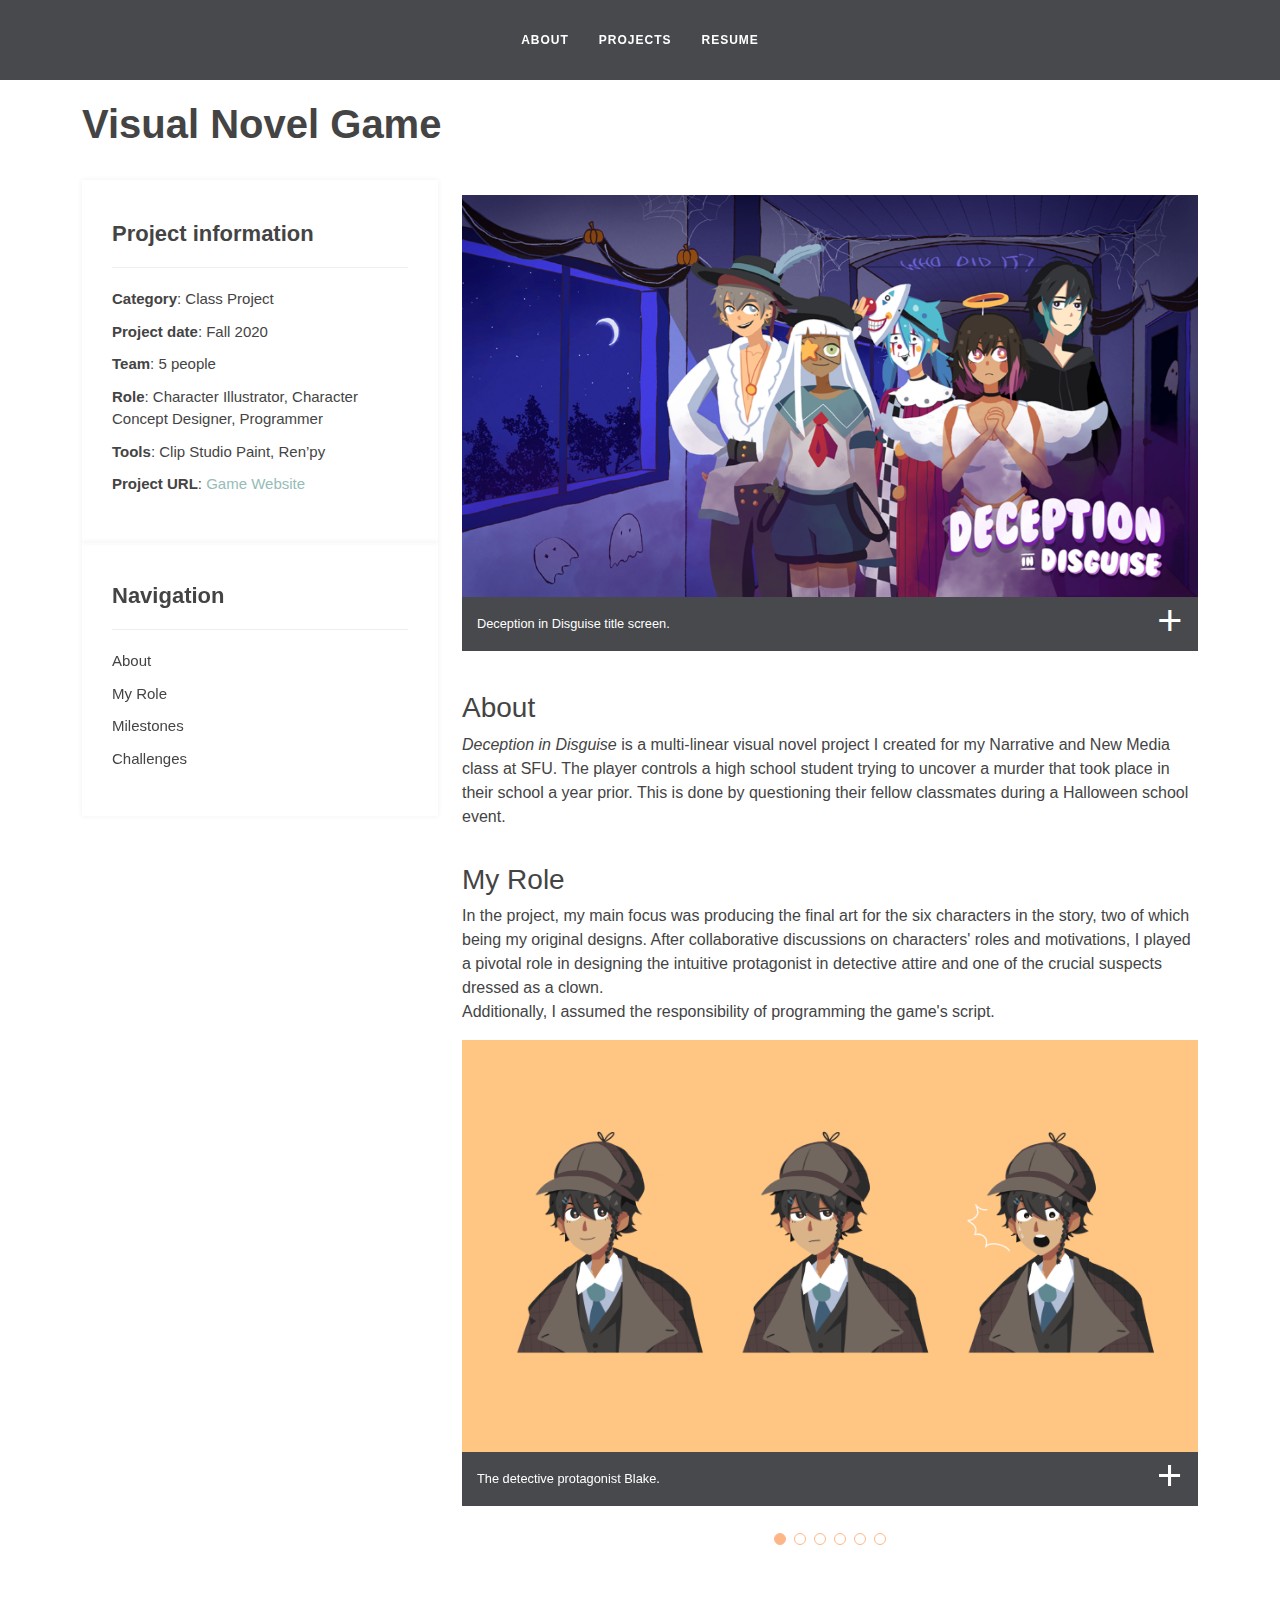
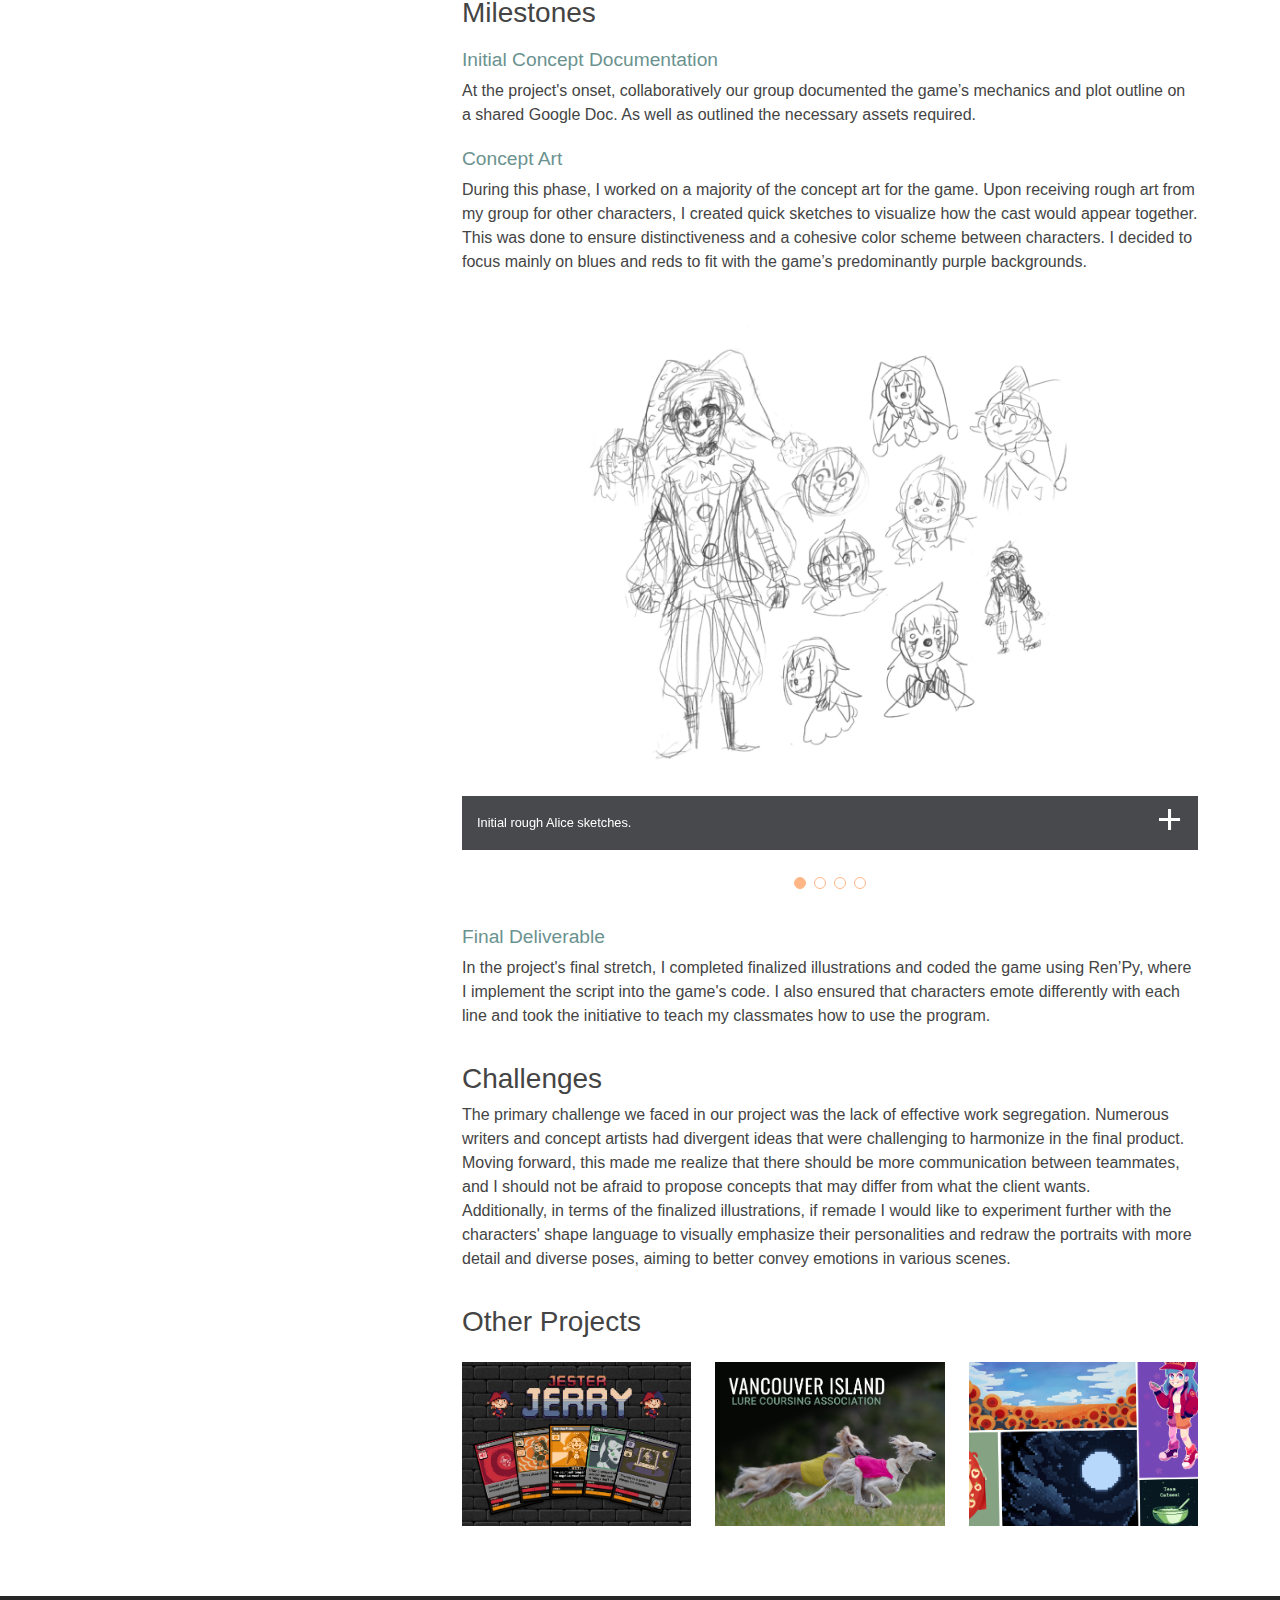
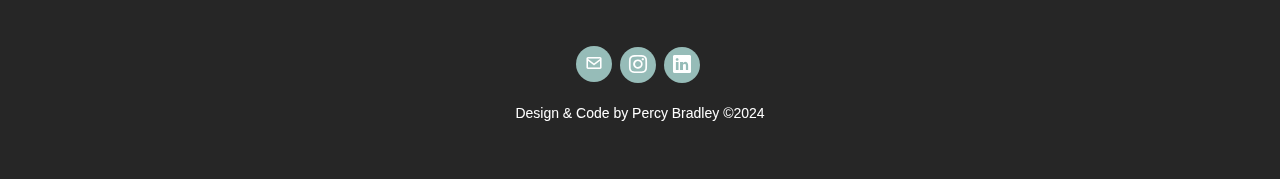
==== deception-in-disguise.html @ 7177eac9 "Add Jester Jerry" ====
<!DOCTYPE html>
<html lang="en">

<head>
  <meta charset="utf-8">
  <meta content="width=device-width, initial-scale=1.0" name="viewport">

  <title>Percy Bradley - Visual Novel Game Illustrations</title>
  <meta content="" name="description">
  <meta content="" name="keywords">
  
  <!-- Vendor CSS Files -->
  <link href="assets/vendor/bootstrap/css/bootstrap.min.css" rel="stylesheet">
  <link href="assets/vendor/bootstrap-icons/bootstrap-icons.css" rel="stylesheet">
  <link href="assets/vendor/boxicons/css/boxicons.min.css" rel="stylesheet">
  <link href="assets/vendor/glightbox/css/glightbox.min.css" rel="stylesheet">
  <link href="assets/vendor/swiper/swiper-bundle.min.css" rel="stylesheet">

  <!-- Template Main CSS File -->
  <link href="assets/css/style.css" rel="stylesheet">
  <link href="assets/css/navigation.css" rel="stylesheet">
  <link href="assets/css/gallery.css" rel="stylesheet">
  <link href="assets/css/portfolio.css" rel="stylesheet">

</head>


<body>
  <!-- ======= Header ======= -->
  <header id="header" class="fixed-top d-flex justify-content-center align-items-center">
    <nav id="navbar" class="navbar">
      <ul>
        <li><a href="home.html#about">About</a></li>
        <li><a href="home.html#portfolio">Projects</a></li>
        <li><a href="assets/PercyBradley-Resume.pdf" target="_blank">Resume</a></li>
      </ul>
      <i class="bi bi-list mobile-nav-toggle"></i>
    </nav>
  </header>
  <!-- End Header -->

  <main id="main">

    <!-- ======= Portfolio Details Section ======= -->
    <section id="portfolio-details" class="portfolio-details">
      <div class="container">
        <div class="row gy-4">
          <h1 class="portfolio-title">Visual Novel Game</h1>
          <div class="col-lg-4 portfolio-column">
            
            <div class="portfolio-info">
              <h3>Project information</h3>
              <ul>
                <li><strong>Category</strong>: Class Project</li>
                <li><strong>Project date</strong>: Fall 2020</li>
                <li><strong>Team</strong>: 5 people</li>
                <li><strong>Role</strong>: Character Illustrator, Character Concept Designer, Programmer</li>
                <li><strong>Tools</strong>: Clip Studio Paint, Ren’py </li>
                <li><strong>Project URL</strong>: <a href="https://crowoats.itch.io/deception-in-disguise" target="_blank">Game Website</a></li>
              </ul>
            </div>
            <div class="portfolio-nav">
              <h3>Navigation</h3>
              <ul>
                <li><a class="nav-link scrollto" href="#project">About</a></li>
                <li><a class="nav-link scrollto" href="#role">My Role</a></li>
                <li><a class="nav-link scrollto" href="#milestones">Milestones</a></li>
                <li><a class="nav-link scrollto" href="#challenges">Challenges</a></li>
              </ul>
            </div>
          </div>

          <div class="col-lg-8">
            <div class="">
              <img class="portfolio-img" src="assets/img/vn/Title_Screen.png" alt="">
              <div class="img-description">
                <div class="description-text">
                  <p>Deception in Disguise title screen.</p>
                </div>
                <a href="assets/img/vn/Title_Screen.png" data-gallery="portfolioGallery" class="portfolio-lightbox preview-link"  title="Deception in Disguise title screen."><i class="bx bx-plus"></i></a>
              </div>
            </div>

            <section id="project">
              <h3>About</h3>
              <p>
                <i>Deception in Disguise</i> is a multi-linear visual novel project I created for my Narrative and New Media class at SFU. The player controls a high school student trying to uncover a murder that took place in their school a year prior. This is done by questioning their fellow classmates during a Halloween school event.
              </p>
            </section>

            <section id="role">
              <h3>My Role</h3>
              <p>
                In the project, my main focus was producing the final art for the six characters in the story, two of which being my original designs. After collaborative discussions on characters' roles and motivations, I played a pivotal role in designing the intuitive protagonist in detective attire and one of the crucial suspects dressed as a clown.<br>
                Additionally, I assumed the responsibility of programming the game's script.
              </p>
            
              <div class="portfolio-details-slider swiper">
                <div class="swiper-wrapper align-items-center">
                  <div class="swiper-slide">
                    <img src="assets/img/vn/Blake.png" alt="The detective protagonist Blake.">
                    <div class="img-description">
                      <div class="description-text">
                        <p>The detective protagonist Blake.</p>
                      </div>
                      <a href="assets/img/vn/Blake.png" data-gallery="portfolioGallery" class="portfolio-lightbox preview-link" title="The detective progonist Blake."><i class="bx bx-plus"></i></a>
                    </div>
                  </div>
                  
                  <div class="swiper-slide">
                    <img src="assets/img/vn/Alice.png" alt="The mischievous prankster Alice.">
                    <div class="img-description">
                      <div class="description-text">
                        <p>The mischievous prankster Alice.</p>
                      </div>
                      <a href="assets/img/vn/Alice.png" data-gallery="portfolioGallery" class="portfolio-lightbox preview-link" title="The machivious prankster Alice."><i class="bx bx-plus"></i></a>
                    </div>
                  </div>
                  
                  <div class="swiper-slide">
                    <img src="assets/img/vn/Jesse.png" alt="The helpful assistant ghost Jesse">
                    <div class="img-description">
                      <div class="description-text">
                        <p>The helpful assistant ghost Jesse.</p>
                      </div>
                      <a href="assets/img/vn/Jesse.png" data-gallery="portfolioGallery" class="portfolio-lightbox preview-link" title="The helpful assistant ghost Jesse."><i class="bx bx-plus"></i></a>
                    </div>
                  </div>
                  
                  <div class="swiper-slide">
                    <img src="assets/img/vn/Charles.png" alt="The charming party boy Charles.">
                    <div class="img-description">
                      <div class="description-text">
                        <p>The charming party boy Charles.</p>
                      </div>
                      <a href="assets/img/vn/Charles.png" data-gallery="portfolioGallery" class="portfolio-lightbox preview-link" title="The charming party boy Charles."><i class="bx bx-plus"></i></a>
                    </div>
                    
                  </div>
                  
                  <div class="swiper-slide">
                    <img src="assets/img/vn/Luciel.png" alt="The tired and introverted Luciel.">
                    <div class="img-description">
                      <div class="description-text">
                        <p>The tired and introverted Luciel.</p>
                      </div>
                      <a href="assets/img/vn/Luciel.png" data-gallery="portfolioGallery" class="portfolio-lightbox preview-link" title="The tired and introverted Luciel."><i class="bx bx-plus"></i></a>
                    </div>
                  </div>
                  
                  <div class="swiper-slide">
                    <img src="assets/img/vn/Mika.png" alt="The peppy but klutzy track star Mika.">
                    <div class="img-description">
                      <div class="description-text">
                        <p>The peppy but klutzy track star Mika.</p>
                      </div>
                      <a href="assets/img/vn/Mika.png" data-gallery="portfolioGallery" class="portfolio-lightbox preview-link" title="The peppy but klutzy trackstar Mika."><i class="bx bx-plus"></i></a>
                    </div>
                  </div>
                </div>
                <div class="swiper-pagination"></div>
              </div>
            </section>

            <section id="milestones">
              <h3>Milestones</h3>
              <h4 class="milestone">Initial Concept Documentation</h4>
              <p>At the project's onset, collaboratively our group documented the game’s mechanics and plot outline on a shared Google Doc. As well as outlined the necessary assets required.</p>

              <h4 class="milestone">Concept Art</h4>
              <p>During this phase, I worked on a majority of the concept art for the game. Upon receiving rough art from my group for other characters, I created quick sketches to visualize how the cast would appear together. This was done to ensure distinctiveness and a cohesive color scheme between characters. I decided to focus mainly on blues and reds to fit with the game’s predominantly purple backgrounds.</p>
              <div class="portfolio-details-slider swiper">
                <div class="swiper-wrapper align-items-center">
                  <div class="swiper-slide">
                    <img src="assets/img/vn/clown_sketches.png" alt="">
                    <div class="img-description">
                      <div class="description-text">
                        <p>Initial rough Alice sketches.</p>
                      </div>
                      <a href="assets/img/vn/clown_sketches.png" data-gallery="portfolioGallery" class="portfolio-lightbox preview-link" title="Initial rough Alice sketches."><i class="bx bx-plus"></i></a>
                    </div>
                  </div>

                  <div class="swiper-slide">
                    <img src="assets/img/vn/clown_finalized.png" alt="">
                    <div class="img-description">
                      <div class="description-text">
                        <p>Further refined Alice sketches.</p>
                      </div>
                      <a href="assets/img/vn/clown_finalized.png" data-gallery="portfolioGallery" class="portfolio-lightbox preview-link" title="Further refined Alice sketches."><i class="bx bx-plus"></i></a>
                    </div>
                  </div>

                  <div class="swiper-slide">
                    <img src="assets/img/vn/interface_sketches.png" alt="">
                    <div class="img-description">
                      <div class="description-text">
                        <p>Title screen and HUD concept sketches.</p>
                      </div>
                      <a href="assets/img/vn/interface_sketches.png" data-gallery="portfolioGallery" class="portfolio-lightbox preview-link" title="Title screen and HUD concept sketches."><i class="bx bx-plus"></i></a>
                    </div>
                  </div>

                  <div class="swiper-slide">
                    <img src="assets/img/vn/characters_sketches.png" alt="">
                    <div class="img-description">
                      <div class="description-text">
                        <p>Character lineup to unify character's designs and colour palette.</p>
                      </div>
                      <a href="assets/img/vn/characters_sketches.png" data-gallery="portfolioGallery" class="portfolio-lightbox preview-link" title="Character lineup to unify character's designs and colour palette."><i class="bx bx-plus"></i></a>
                    </div>
                  </div>
                </div>
                <div class="swiper-pagination"></div>
              </div>

              <h4 class="milestone">Final Deliverable </h4>
              <p>In the project's final stretch, I completed finalized illustrations and coded the game using Ren’Py, where I implement the script into the game's code. I also ensured that characters emote differently with each line and took the initiative to teach my classmates how to use the program.</p>

              </section>  
            
            <section id="challenges">
              <h3>Challenges</h3>
              <p>
                The primary challenge we faced in our project was the lack of effective work segregation. Numerous writers and concept artists had divergent ideas that were challenging to harmonize in the final product. Moving forward, this made me realize that there should be more communication between teammates, and I should not be afraid to propose concepts that may differ from what the client wants.<br>
                Additionally, in terms of the finalized illustrations, if remade I would like to experiment further with the characters' shape language to visually emphasize their personalities and redraw the portraits with more detail and diverse poses, aiming to better convey emotions in various scenes.
              </p>
            </section>

            <!-- ======= Other Work ======= -->
            <section class="portfolio">
              <h3>Other Projects</h3>  

              <div class="row portfolio-container">

                <!-- 2024 GAME JAM -->
                <div class="col-lg-4 col-md-6 portfolio-item filter-design filter-art">
                  <div class="portfolio-img">
                    <a href="jester-jerry.html" class="link-fluid">
                      <img src="assets/img/jester/jester_crop.png" class="img-fluid" alt="">
                    </a>
                  </div>
                  <div class="portfolio-info">
                    <h4>Deck-building Game</h4>
                    <p>UI Design, Illustration</p>
                  </div>
                </div>

                <!-- VILCA -->
                <div class="col-lg-4 col-md-6 portfolio-item filter-design">
                  <div class="portfolio-img">
                    <a href="vilca.html" class="link-fluid">
                      <img src="assets/img/vilca/vilca_crop.png" class="img-fluid" alt="">
                    </a>
                  </div>
                  <div class="portfolio-info">
                    <h4>Website Development</h4>
                    <p>UX/UI Design</p>
                  </div>
                </div>
      
                <!-- ARTS -->
                <div class="col-lg-4 col-md-6 portfolio-item filter-art">
                  <div class="portfolio-img">
                    <a href="illustrations.html" class="link-fluid">
                      <img src="assets/img/personal/personal_crop.png" class="img-fluid" alt="">
                    </a>
                  </div>
                  <div class="portfolio-info">
                    <h4>Artwork</h4>
                    <p>Illustration</p>
                  </div>
                </div>

              </div>
            <!-- End Other Work -->
          </div>
        </div>
      </div>
    </section><!-- End Portfolio Details Section -->
  </main><!-- End #main -->


  <!-- ======= Footer ======= -->
  <footer id="footer">
    <div class="container">
      <div class="col-md-12">
        <div class="info-box">
          <div class="social-links">
            <a href ="mailto:percival.w.bradley@gmail.com"><i class="bx bx-envelope"></i></a>
            <a href="https://www.instagram.com/crowoats/" target="_blank" class="instagram"><i class="bi bi-instagram"></i></a>
            <a href="https://www.linkedin.com/in/percy-bradley-56721328b/#" target="_blank" class="linkedin"><i class="bi bi-linkedin"></i></a>
          </div>
        </div>
      </div>
      <div class="copyright">
        Design & Code by Percy Bradley &copy;2024
      </div>
    </div>
  </footer><!-- End Footer -->


  <a href="#" class="back-to-top d-flex align-items-center justify-content-center"><i class="bi bi-arrow-up-short"></i></a>

  <!-- Vendor JS Files -->
  <script src="assets/vendor/purecounter/purecounter_vanilla.js"></script>
  <script src="assets/vendor/bootstrap/js/bootstrap.bundle.min.js"></script>
  <script src="assets/vendor/glightbox/js/glightbox.min.js"></script>
  <script src="assets/vendor/isotope-layout/isotope.pkgd.min.js"></script>
  <script src="assets/vendor/swiper/swiper-bundle.min.js"></script>
  <script src="assets/vendor/waypoints/noframework.waypoints.js"></script>
  <script src="assets/vendor/php-email-form/validate.js"></script>

  <!-- Template Main JS File -->
  <script src="assets/js/main.js"></script>

</body>

</html>
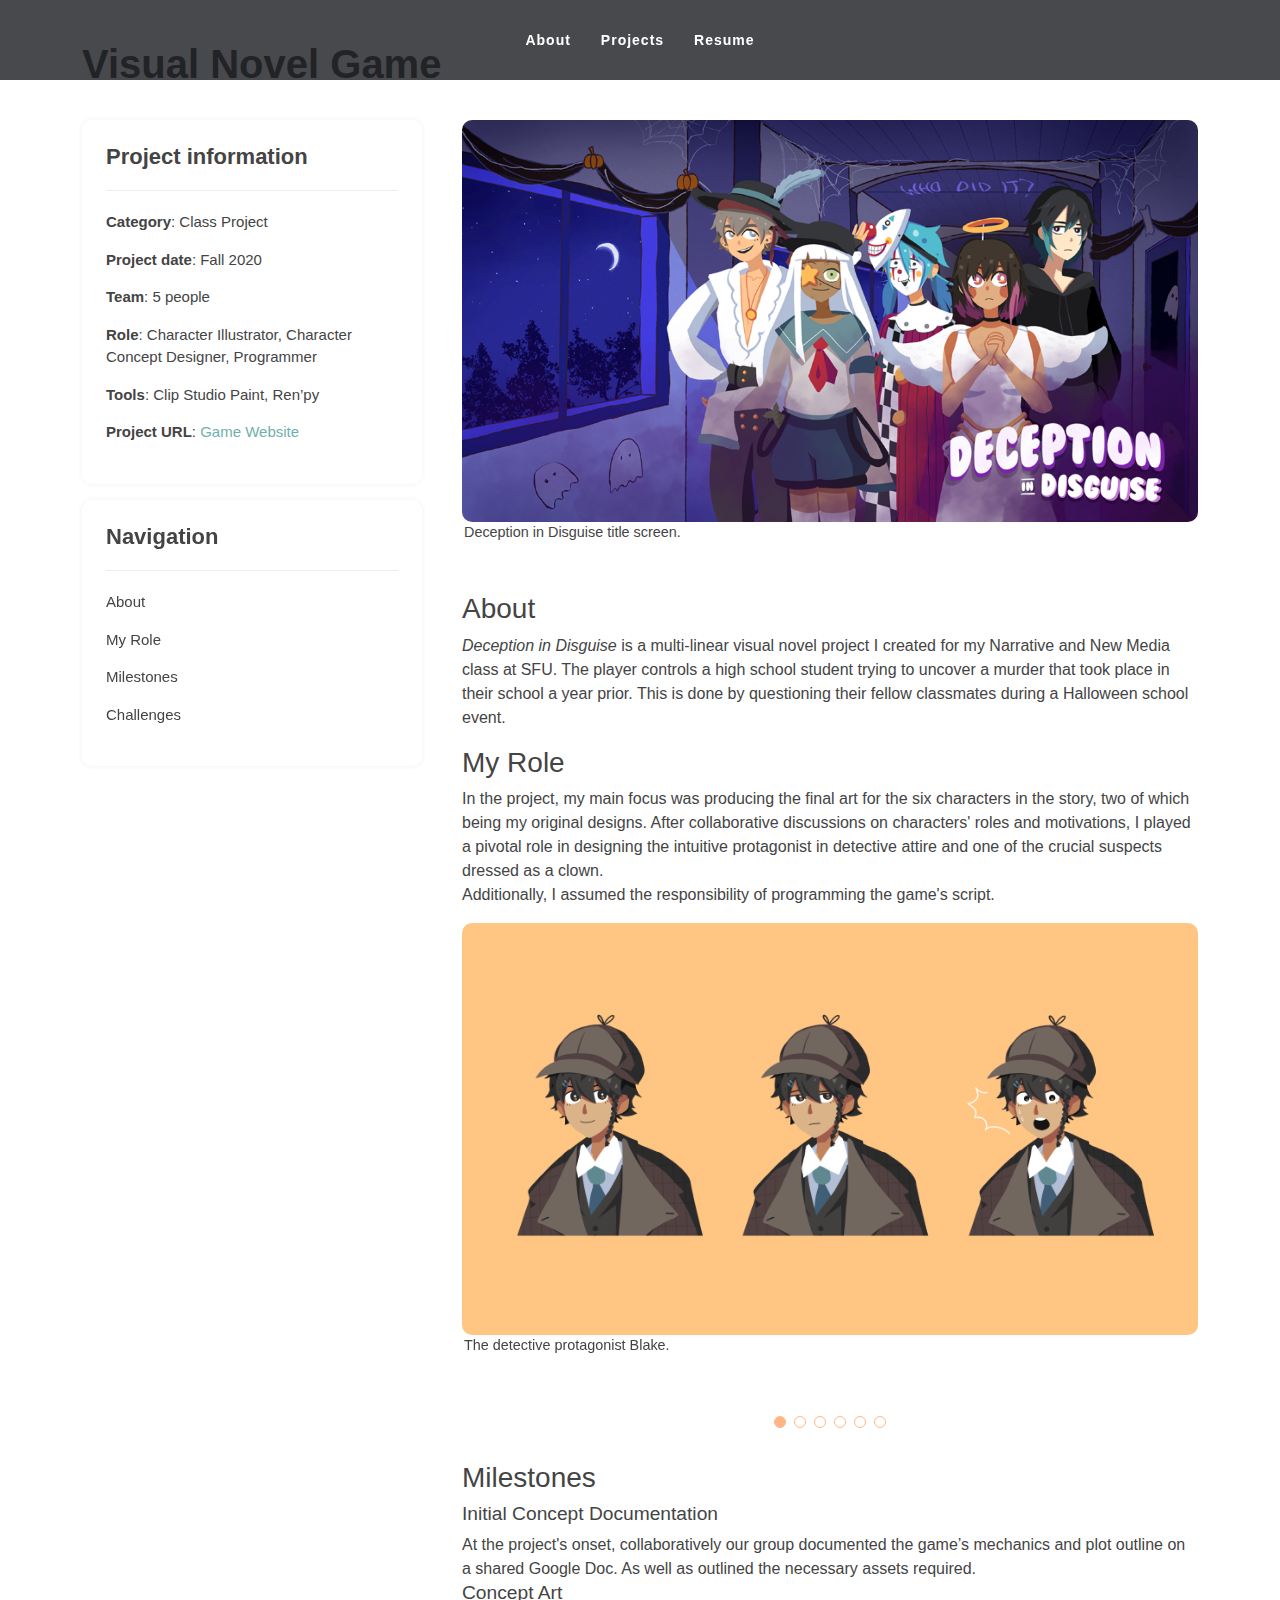
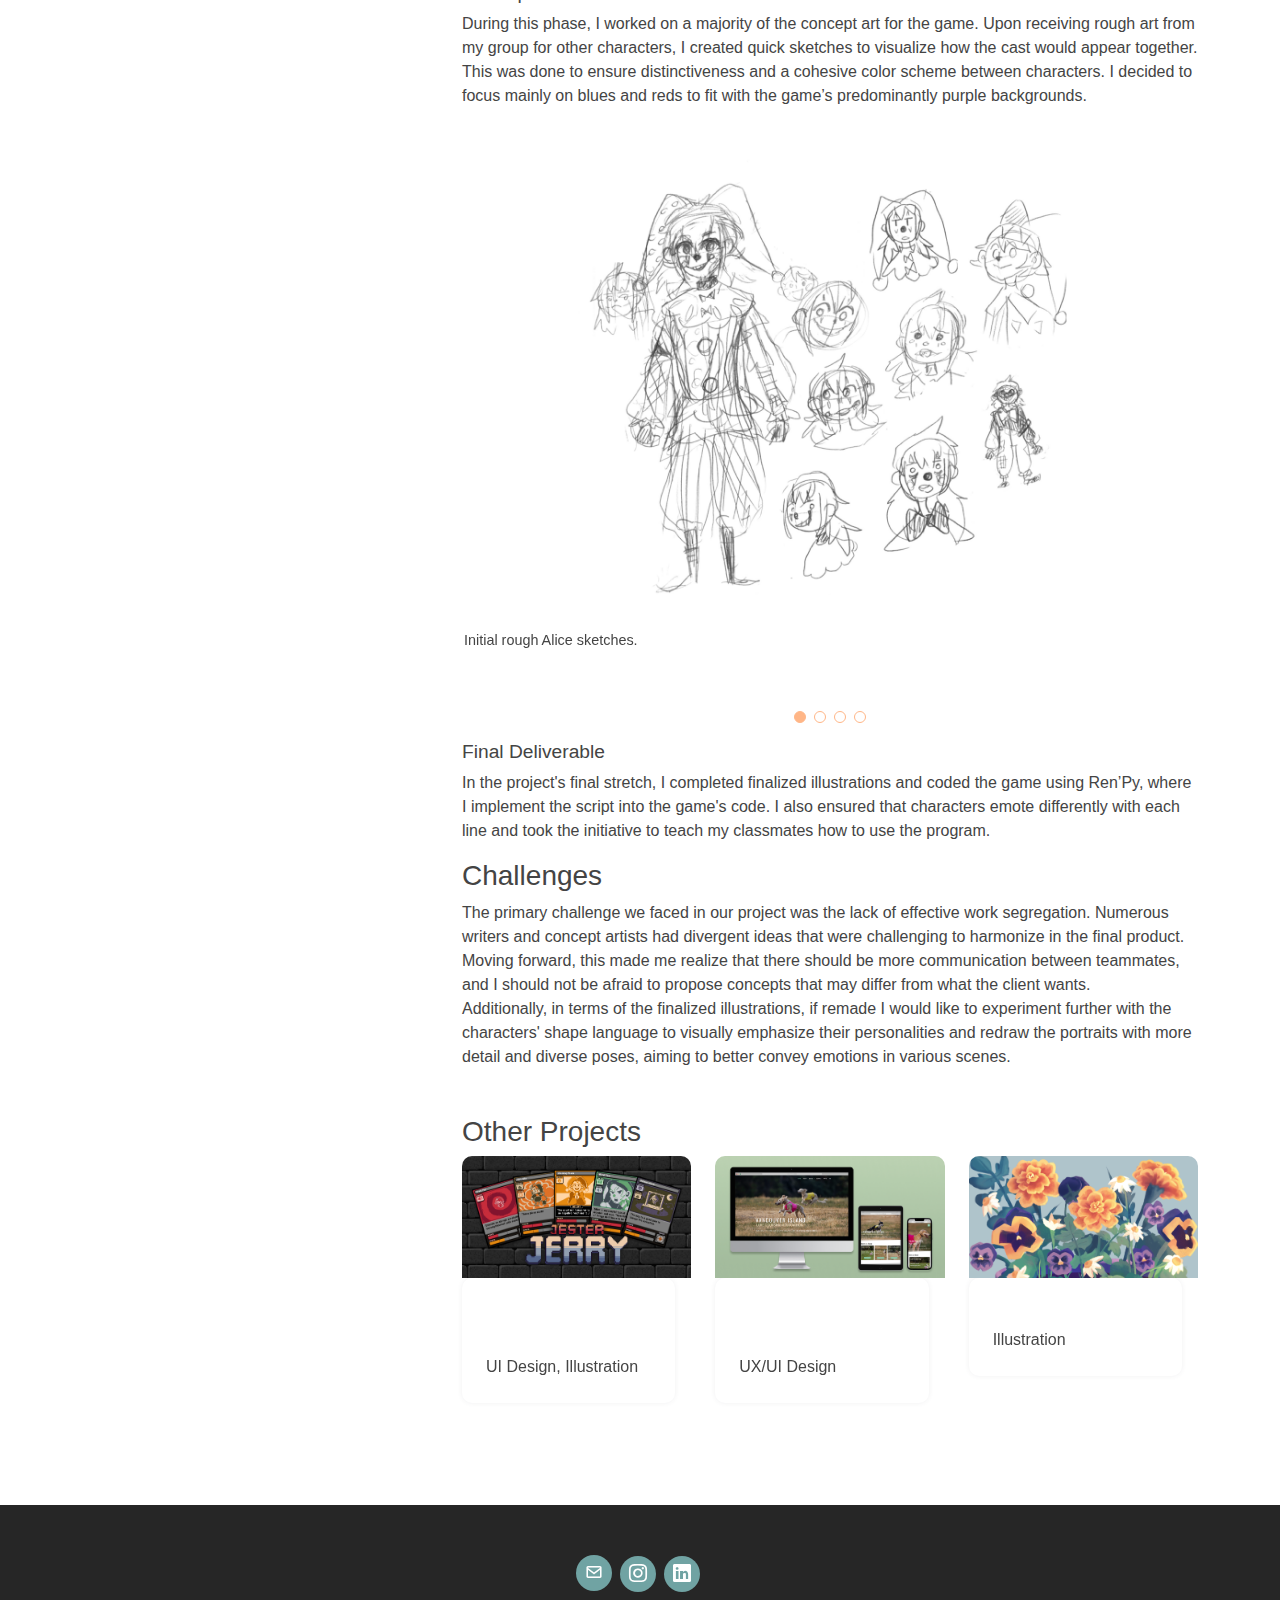
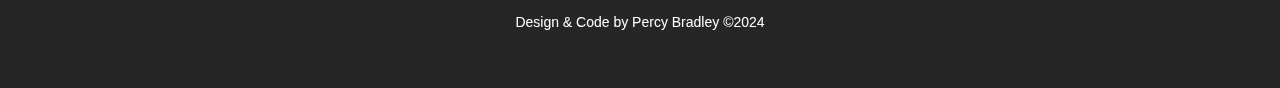
==== commit 99d5bf89: "Massive 2024 Overhaul" ====
--- a/deception-in-disguise.html
+++ b/deception-in-disguise.html
@@ -1,319 +1,319 @@
-<!DOCTYPE html>
-<html lang="en">
-
-<head>
-  <meta charset="utf-8">
-  <meta content="width=device-width, initial-scale=1.0" name="viewport">
-
-  <title>Percy Bradley - Visual Novel Game Illustrations</title>
-  <meta content="" name="description">
-  <meta content="" name="keywords">
-  
-  <!-- Vendor CSS Files -->
-  <link href="assets/vendor/bootstrap/css/bootstrap.min.css" rel="stylesheet">
-  <link href="assets/vendor/bootstrap-icons/bootstrap-icons.css" rel="stylesheet">
-  <link href="assets/vendor/boxicons/css/boxicons.min.css" rel="stylesheet">
-  <link href="assets/vendor/glightbox/css/glightbox.min.css" rel="stylesheet">
-  <link href="assets/vendor/swiper/swiper-bundle.min.css" rel="stylesheet">
-
-  <!-- Template Main CSS File -->
-  <link href="assets/css/style.css" rel="stylesheet">
-  <link href="assets/css/navigation.css" rel="stylesheet">
-  <link href="assets/css/gallery.css" rel="stylesheet">
-  <link href="assets/css/portfolio.css" rel="stylesheet">
-
-</head>
-
-
-<body>
-  <!-- ======= Header ======= -->
-  <header id="header" class="fixed-top d-flex justify-content-center align-items-center">
-    <nav id="navbar" class="navbar">
-      <ul>
-        <li><a href="home.html#about">About</a></li>
-        <li><a href="home.html#portfolio">Projects</a></li>
-        <li><a href="assets/PercyBradley-Resume.pdf" target="_blank">Resume</a></li>
-      </ul>
-      <i class="bi bi-list mobile-nav-toggle"></i>
-    </nav>
-  </header>
-  <!-- End Header -->
-
-  <main id="main">
-
-    <!-- ======= Portfolio Details Section ======= -->
-    <section id="portfolio-details" class="portfolio-details">
-      <div class="container">
-        <div class="row gy-4">
-          <h1 class="portfolio-title">Visual Novel Game</h1>
-          <div class="col-lg-4 portfolio-column">
-            
-            <div class="portfolio-info">
-              <h3>Project information</h3>
-              <ul>
-                <li><strong>Category</strong>: Class Project</li>
-                <li><strong>Project date</strong>: Fall 2020</li>
-                <li><strong>Team</strong>: 5 people</li>
-                <li><strong>Role</strong>: Character Illustrator, Character Concept Designer, Programmer</li>
-                <li><strong>Tools</strong>: Clip Studio Paint, Ren’py </li>
-                <li><strong>Project URL</strong>: <a href="https://crowoats.itch.io/deception-in-disguise" target="_blank">Game Website</a></li>
-              </ul>
-            </div>
-            <div class="portfolio-nav">
-              <h3>Navigation</h3>
-              <ul>
-                <li><a class="nav-link scrollto" href="#project">About</a></li>
-                <li><a class="nav-link scrollto" href="#role">My Role</a></li>
-                <li><a class="nav-link scrollto" href="#milestones">Milestones</a></li>
-                <li><a class="nav-link scrollto" href="#challenges">Challenges</a></li>
-              </ul>
-            </div>
-          </div>
-
-          <div class="col-lg-8">
-            <div class="">
-              <img class="portfolio-img" src="assets/img/vn/Title_Screen.png" alt="">
-              <div class="img-description">
-                <div class="description-text">
-                  <p>Deception in Disguise title screen.</p>
-                </div>
-                <a href="assets/img/vn/Title_Screen.png" data-gallery="portfolioGallery" class="portfolio-lightbox preview-link"  title="Deception in Disguise title screen."><i class="bx bx-plus"></i></a>
-              </div>
-            </div>
-
-            <section id="project">
-              <h3>About</h3>
-              <p>
-                <i>Deception in Disguise</i> is a multi-linear visual novel project I created for my Narrative and New Media class at SFU. The player controls a high school student trying to uncover a murder that took place in their school a year prior. This is done by questioning their fellow classmates during a Halloween school event.
-              </p>
-            </section>
-
-            <section id="role">
-              <h3>My Role</h3>
-              <p>
-                In the project, my main focus was producing the final art for the six characters in the story, two of which being my original designs. After collaborative discussions on characters' roles and motivations, I played a pivotal role in designing the intuitive protagonist in detective attire and one of the crucial suspects dressed as a clown.<br>
-                Additionally, I assumed the responsibility of programming the game's script.
-              </p>
-            
-              <div class="portfolio-details-slider swiper">
-                <div class="swiper-wrapper align-items-center">
-                  <div class="swiper-slide">
-                    <img src="assets/img/vn/Blake.png" alt="The detective protagonist Blake.">
-                    <div class="img-description">
-                      <div class="description-text">
-                        <p>The detective protagonist Blake.</p>
-                      </div>
-                      <a href="assets/img/vn/Blake.png" data-gallery="portfolioGallery" class="portfolio-lightbox preview-link" title="The detective progonist Blake."><i class="bx bx-plus"></i></a>
-                    </div>
-                  </div>
-                  
-                  <div class="swiper-slide">
-                    <img src="assets/img/vn/Alice.png" alt="The mischievous prankster Alice.">
-                    <div class="img-description">
-                      <div class="description-text">
-                        <p>The mischievous prankster Alice.</p>
-                      </div>
-                      <a href="assets/img/vn/Alice.png" data-gallery="portfolioGallery" class="portfolio-lightbox preview-link" title="The machivious prankster Alice."><i class="bx bx-plus"></i></a>
-                    </div>
-                  </div>
-                  
-                  <div class="swiper-slide">
-                    <img src="assets/img/vn/Jesse.png" alt="The helpful assistant ghost Jesse">
-                    <div class="img-description">
-                      <div class="description-text">
-                        <p>The helpful assistant ghost Jesse.</p>
-                      </div>
-                      <a href="assets/img/vn/Jesse.png" data-gallery="portfolioGallery" class="portfolio-lightbox preview-link" title="The helpful assistant ghost Jesse."><i class="bx bx-plus"></i></a>
-                    </div>
-                  </div>
-                  
-                  <div class="swiper-slide">
-                    <img src="assets/img/vn/Charles.png" alt="The charming party boy Charles.">
-                    <div class="img-description">
-                      <div class="description-text">
-                        <p>The charming party boy Charles.</p>
-                      </div>
-                      <a href="assets/img/vn/Charles.png" data-gallery="portfolioGallery" class="portfolio-lightbox preview-link" title="The charming party boy Charles."><i class="bx bx-plus"></i></a>
-                    </div>
-                    
-                  </div>
-                  
-                  <div class="swiper-slide">
-                    <img src="assets/img/vn/Luciel.png" alt="The tired and introverted Luciel.">
-                    <div class="img-description">
-                      <div class="description-text">
-                        <p>The tired and introverted Luciel.</p>
-                      </div>
-                      <a href="assets/img/vn/Luciel.png" data-gallery="portfolioGallery" class="portfolio-lightbox preview-link" title="The tired and introverted Luciel."><i class="bx bx-plus"></i></a>
-                    </div>
-                  </div>
-                  
-                  <div class="swiper-slide">
-                    <img src="assets/img/vn/Mika.png" alt="The peppy but klutzy track star Mika.">
-                    <div class="img-description">
-                      <div class="description-text">
-                        <p>The peppy but klutzy track star Mika.</p>
-                      </div>
-                      <a href="assets/img/vn/Mika.png" data-gallery="portfolioGallery" class="portfolio-lightbox preview-link" title="The peppy but klutzy trackstar Mika."><i class="bx bx-plus"></i></a>
-                    </div>
-                  </div>
-                </div>
-                <div class="swiper-pagination"></div>
-              </div>
-            </section>
-
-            <section id="milestones">
-              <h3>Milestones</h3>
-              <h4 class="milestone">Initial Concept Documentation</h4>
-              <p>At the project's onset, collaboratively our group documented the game’s mechanics and plot outline on a shared Google Doc. As well as outlined the necessary assets required.</p>
-
-              <h4 class="milestone">Concept Art</h4>
-              <p>During this phase, I worked on a majority of the concept art for the game. Upon receiving rough art from my group for other characters, I created quick sketches to visualize how the cast would appear together. This was done to ensure distinctiveness and a cohesive color scheme between characters. I decided to focus mainly on blues and reds to fit with the game’s predominantly purple backgrounds.</p>
-              <div class="portfolio-details-slider swiper">
-                <div class="swiper-wrapper align-items-center">
-                  <div class="swiper-slide">
-                    <img src="assets/img/vn/clown_sketches.png" alt="">
-                    <div class="img-description">
-                      <div class="description-text">
-                        <p>Initial rough Alice sketches.</p>
-                      </div>
-                      <a href="assets/img/vn/clown_sketches.png" data-gallery="portfolioGallery" class="portfolio-lightbox preview-link" title="Initial rough Alice sketches."><i class="bx bx-plus"></i></a>
-                    </div>
-                  </div>
-
-                  <div class="swiper-slide">
-                    <img src="assets/img/vn/clown_finalized.png" alt="">
-                    <div class="img-description">
-                      <div class="description-text">
-                        <p>Further refined Alice sketches.</p>
-                      </div>
-                      <a href="assets/img/vn/clown_finalized.png" data-gallery="portfolioGallery" class="portfolio-lightbox preview-link" title="Further refined Alice sketches."><i class="bx bx-plus"></i></a>
-                    </div>
-                  </div>
-
-                  <div class="swiper-slide">
-                    <img src="assets/img/vn/interface_sketches.png" alt="">
-                    <div class="img-description">
-                      <div class="description-text">
-                        <p>Title screen and HUD concept sketches.</p>
-                      </div>
-                      <a href="assets/img/vn/interface_sketches.png" data-gallery="portfolioGallery" class="portfolio-lightbox preview-link" title="Title screen and HUD concept sketches."><i class="bx bx-plus"></i></a>
-                    </div>
-                  </div>
-
-                  <div class="swiper-slide">
-                    <img src="assets/img/vn/characters_sketches.png" alt="">
-                    <div class="img-description">
-                      <div class="description-text">
-                        <p>Character lineup to unify character's designs and colour palette.</p>
-                      </div>
-                      <a href="assets/img/vn/characters_sketches.png" data-gallery="portfolioGallery" class="portfolio-lightbox preview-link" title="Character lineup to unify character's designs and colour palette."><i class="bx bx-plus"></i></a>
-                    </div>
-                  </div>
-                </div>
-                <div class="swiper-pagination"></div>
-              </div>
-
-              <h4 class="milestone">Final Deliverable </h4>
-              <p>In the project's final stretch, I completed finalized illustrations and coded the game using Ren’Py, where I implement the script into the game's code. I also ensured that characters emote differently with each line and took the initiative to teach my classmates how to use the program.</p>
-
-              </section>  
-            
-            <section id="challenges">
-              <h3>Challenges</h3>
-              <p>
-                The primary challenge we faced in our project was the lack of effective work segregation. Numerous writers and concept artists had divergent ideas that were challenging to harmonize in the final product. Moving forward, this made me realize that there should be more communication between teammates, and I should not be afraid to propose concepts that may differ from what the client wants.<br>
-                Additionally, in terms of the finalized illustrations, if remade I would like to experiment further with the characters' shape language to visually emphasize their personalities and redraw the portraits with more detail and diverse poses, aiming to better convey emotions in various scenes.
-              </p>
-            </section>
-
-            <!-- ======= Other Work ======= -->
-            <section class="portfolio">
-              <h3>Other Projects</h3>  
-
-              <div class="row portfolio-container">
-
-                <!-- 2024 GAME JAM -->
-                <div class="col-lg-4 col-md-6 portfolio-item filter-design filter-art">
-                  <div class="portfolio-img">
-                    <a href="jester-jerry.html" class="link-fluid">
-                      <img src="assets/img/jester/jester_crop.png" class="img-fluid" alt="">
-                    </a>
-                  </div>
-                  <div class="portfolio-info">
-                    <h4>Deck-building Game</h4>
-                    <p>UI Design, Illustration</p>
-                  </div>
-                </div>
-
-                <!-- VILCA -->
-                <div class="col-lg-4 col-md-6 portfolio-item filter-design">
-                  <div class="portfolio-img">
-                    <a href="vilca.html" class="link-fluid">
-                      <img src="assets/img/vilca/vilca_crop.png" class="img-fluid" alt="">
-                    </a>
-                  </div>
-                  <div class="portfolio-info">
-                    <h4>Website Development</h4>
-                    <p>UX/UI Design</p>
-                  </div>
-                </div>
-      
-                <!-- ARTS -->
-                <div class="col-lg-4 col-md-6 portfolio-item filter-art">
-                  <div class="portfolio-img">
-                    <a href="illustrations.html" class="link-fluid">
-                      <img src="assets/img/personal/personal_crop.png" class="img-fluid" alt="">
-                    </a>
-                  </div>
-                  <div class="portfolio-info">
-                    <h4>Artwork</h4>
-                    <p>Illustration</p>
-                  </div>
-                </div>
-
-              </div>
-            <!-- End Other Work -->
-          </div>
-        </div>
-      </div>
-    </section><!-- End Portfolio Details Section -->
-  </main><!-- End #main -->
-
-
-  <!-- ======= Footer ======= -->
-  <footer id="footer">
-    <div class="container">
-      <div class="col-md-12">
-        <div class="info-box">
-          <div class="social-links">
-            <a href ="mailto:percival.w.bradley@gmail.com"><i class="bx bx-envelope"></i></a>
-            <a href="https://www.instagram.com/crowoats/" target="_blank" class="instagram"><i class="bi bi-instagram"></i></a>
-            <a href="https://www.linkedin.com/in/percy-bradley-56721328b/#" target="_blank" class="linkedin"><i class="bi bi-linkedin"></i></a>
-          </div>
-        </div>
-      </div>
-      <div class="copyright">
-        Design & Code by Percy Bradley &copy;2024
-      </div>
-    </div>
-  </footer><!-- End Footer -->
-
-
-  <a href="#" class="back-to-top d-flex align-items-center justify-content-center"><i class="bi bi-arrow-up-short"></i></a>
-
-  <!-- Vendor JS Files -->
-  <script src="assets/vendor/purecounter/purecounter_vanilla.js"></script>
-  <script src="assets/vendor/bootstrap/js/bootstrap.bundle.min.js"></script>
-  <script src="assets/vendor/glightbox/js/glightbox.min.js"></script>
-  <script src="assets/vendor/isotope-layout/isotope.pkgd.min.js"></script>
-  <script src="assets/vendor/swiper/swiper-bundle.min.js"></script>
-  <script src="assets/vendor/waypoints/noframework.waypoints.js"></script>
-  <script src="assets/vendor/php-email-form/validate.js"></script>
-
-  <!-- Template Main JS File -->
-  <script src="assets/js/main.js"></script>
-
-</body>
-
+<!DOCTYPE html>
+<html lang="en">
+
+<head>
+  <meta charset="utf-8">
+  <meta content="width=device-width, initial-scale=1.0" name="viewport">
+
+  <title>Percy Bradley - Visual Novel Game Illustrations</title>
+  <meta content="" name="description">
+  <meta content="" name="keywords">
+  
+  <!-- Vendor CSS Files -->
+  <link href="assets/vendor/bootstrap/css/bootstrap.min.css" rel="stylesheet">
+  <link href="assets/vendor/bootstrap-icons/bootstrap-icons.css" rel="stylesheet">
+  <link href="assets/vendor/boxicons/css/boxicons.min.css" rel="stylesheet">
+  <link href="assets/vendor/glightbox/css/glightbox.min.css" rel="stylesheet">
+  <link href="assets/vendor/swiper/swiper-bundle.min.css" rel="stylesheet">
+
+  <!-- Template Main CSS File -->
+  <link href="assets/css/style.css" rel="stylesheet">
+  <link href="assets/css/navigation.css" rel="stylesheet">
+  <link href="assets/css/gallery.css" rel="stylesheet">
+  <link href="assets/css/portfolio.css" rel="stylesheet">
+
+</head>
+
+
+<body>
+  <!-- ======= Header ======= -->
+  <header id="header" class="fixed-top d-flex justify-content-center align-items-center">
+    <nav id="navbar" class="navbar">
+      <ul>
+        <li><a href="index.html#about">About</a></li>
+        <li><a href="index.html#portfolio">Projects</a></li>
+        <li><a href="assets/PercyBradley-Resume.pdf" target="_blank">Resume</a></li>
+      </ul>
+      <i class="bi bi-list mobile-nav-toggle"></i>
+    </nav>
+  </header>
+  <!-- End Header -->
+
+  <main id="main">
+
+    <!-- ======= Portfolio Details Section ======= -->
+    <section id="portfolio-details" class="portfolio-details">
+      <div class="container">
+        <div class="row gy-4">
+          <h1 class="portfolio-title">Visual Novel Game</h1>
+          <div class="col-lg-4 portfolio-column">
+            
+            <div class="portfolio-info">
+              <h3>Project information</h3>
+              <ul>
+                <li><strong>Category</strong>: Class Project</li>
+                <li><strong>Project date</strong>: Fall 2020</li>
+                <li><strong>Team</strong>: 5 people</li>
+                <li><strong>Role</strong>: Character Illustrator, Character Concept Designer, Programmer</li>
+                <li><strong>Tools</strong>: Clip Studio Paint, Ren’py </li>
+                <li><strong>Project URL</strong>: <a href="https://crowoats.itch.io/deception-in-disguise" target="_blank">Game Website</a></li>
+              </ul>
+            </div>
+            <div class="portfolio-nav">
+              <h3>Navigation</h3>
+              <ul>
+                <li><a class="nav-link scrollto" href="#project">About</a></li>
+                <li><a class="nav-link scrollto" href="#role">My Role</a></li>
+                <li><a class="nav-link scrollto" href="#milestones">Milestones</a></li>
+                <li><a class="nav-link scrollto" href="#challenges">Challenges</a></li>
+              </ul>
+            </div>
+          </div>
+
+          <div class="col-lg-8">
+            <div class="">
+              <img class="portfolio-img" src="assets/img/vn/Title_Screen.png" alt="">
+              <div class="img-description">
+                <div class="description-text">
+                  <p>Deception in Disguise title screen.</p>
+                </div>
+                <a href="assets/img/vn/Title_Screen.png" data-gallery="portfolioGallery" class="portfolio-lightbox preview-link"  title="Deception in Disguise title screen."><i class="bx bx-plus"></i></a>
+              </div>
+            </div>
+
+            <section id="project">
+              <h3>About</h3>
+              <p>
+                <i>Deception in Disguise</i> is a multi-linear visual novel project I created for my Narrative and New Media class at SFU. The player controls a high school student trying to uncover a murder that took place in their school a year prior. This is done by questioning their fellow classmates during a Halloween school event.
+              </p>
+            </section>
+
+            <section id="role">
+              <h3>My Role</h3>
+              <p>
+                In the project, my main focus was producing the final art for the six characters in the story, two of which being my original designs. After collaborative discussions on characters' roles and motivations, I played a pivotal role in designing the intuitive protagonist in detective attire and one of the crucial suspects dressed as a clown.<br>
+                Additionally, I assumed the responsibility of programming the game's script.
+              </p>
+            
+              <div class="portfolio-details-slider swiper">
+                <div class="swiper-wrapper align-items-center">
+                  <div class="swiper-slide">
+                    <img src="assets/img/vn/Blake.png" alt="The detective protagonist Blake.">
+                    <div class="img-description">
+                      <div class="description-text">
+                        <p>The detective protagonist Blake.</p>
+                      </div>
+                      <a href="assets/img/vn/Blake.png" data-gallery="portfolioGallery" class="portfolio-lightbox preview-link" title="The detective progonist Blake."><i class="bx bx-plus"></i></a>
+                    </div>
+                  </div>
+                  
+                  <div class="swiper-slide">
+                    <img src="assets/img/vn/Alice.png" alt="The mischievous prankster Alice.">
+                    <div class="img-description">
+                      <div class="description-text">
+                        <p>The mischievous prankster Alice.</p>
+                      </div>
+                      <a href="assets/img/vn/Alice.png" data-gallery="portfolioGallery" class="portfolio-lightbox preview-link" title="The machivious prankster Alice."><i class="bx bx-plus"></i></a>
+                    </div>
+                  </div>
+                  
+                  <div class="swiper-slide">
+                    <img src="assets/img/vn/Jesse.png" alt="The helpful assistant ghost Jesse">
+                    <div class="img-description">
+                      <div class="description-text">
+                        <p>The helpful assistant ghost Jesse.</p>
+                      </div>
+                      <a href="assets/img/vn/Jesse.png" data-gallery="portfolioGallery" class="portfolio-lightbox preview-link" title="The helpful assistant ghost Jesse."><i class="bx bx-plus"></i></a>
+                    </div>
+                  </div>
+                  
+                  <div class="swiper-slide">
+                    <img src="assets/img/vn/Charles.png" alt="The charming party boy Charles.">
+                    <div class="img-description">
+                      <div class="description-text">
+                        <p>The charming party boy Charles.</p>
+                      </div>
+                      <a href="assets/img/vn/Charles.png" data-gallery="portfolioGallery" class="portfolio-lightbox preview-link" title="The charming party boy Charles."><i class="bx bx-plus"></i></a>
+                    </div>
+                    
+                  </div>
+                  
+                  <div class="swiper-slide">
+                    <img src="assets/img/vn/Luciel.png" alt="The tired and introverted Luciel.">
+                    <div class="img-description">
+                      <div class="description-text">
+                        <p>The tired and introverted Luciel.</p>
+                      </div>
+                      <a href="assets/img/vn/Luciel.png" data-gallery="portfolioGallery" class="portfolio-lightbox preview-link" title="The tired and introverted Luciel."><i class="bx bx-plus"></i></a>
+                    </div>
+                  </div>
+                  
+                  <div class="swiper-slide">
+                    <img src="assets/img/vn/Mika.png" alt="The peppy but klutzy track star Mika.">
+                    <div class="img-description">
+                      <div class="description-text">
+                        <p>The peppy but klutzy track star Mika.</p>
+                      </div>
+                      <a href="assets/img/vn/Mika.png" data-gallery="portfolioGallery" class="portfolio-lightbox preview-link" title="The peppy but klutzy trackstar Mika."><i class="bx bx-plus"></i></a>
+                    </div>
+                  </div>
+                </div>
+                <div class="swiper-pagination"></div>
+              </div>
+            </section>
+
+            <section id="milestones">
+              <h3>Milestones</h3>
+              <h4 class="milestone">Initial Concept Documentation</h4>
+              <p>At the project's onset, collaboratively our group documented the game’s mechanics and plot outline on a shared Google Doc. As well as outlined the necessary assets required.</p>
+
+              <h4 class="milestone">Concept Art</h4>
+              <p>During this phase, I worked on a majority of the concept art for the game. Upon receiving rough art from my group for other characters, I created quick sketches to visualize how the cast would appear together. This was done to ensure distinctiveness and a cohesive color scheme between characters. I decided to focus mainly on blues and reds to fit with the game’s predominantly purple backgrounds.</p>
+              <div class="portfolio-details-slider swiper">
+                <div class="swiper-wrapper align-items-center">
+                  <div class="swiper-slide">
+                    <img src="assets/img/vn/clown_sketches.png" alt="">
+                    <div class="img-description">
+                      <div class="description-text">
+                        <p>Initial rough Alice sketches.</p>
+                      </div>
+                      <a href="assets/img/vn/clown_sketches.png" data-gallery="portfolioGallery" class="portfolio-lightbox preview-link" title="Initial rough Alice sketches."><i class="bx bx-plus"></i></a>
+                    </div>
+                  </div>
+
+                  <div class="swiper-slide">
+                    <img src="assets/img/vn/clown_finalized.png" alt="">
+                    <div class="img-description">
+                      <div class="description-text">
+                        <p>Further refined Alice sketches.</p>
+                      </div>
+                      <a href="assets/img/vn/clown_finalized.png" data-gallery="portfolioGallery" class="portfolio-lightbox preview-link" title="Further refined Alice sketches."><i class="bx bx-plus"></i></a>
+                    </div>
+                  </div>
+
+                  <div class="swiper-slide">
+                    <img src="assets/img/vn/interface_sketches.png" alt="">
+                    <div class="img-description">
+                      <div class="description-text">
+                        <p>Title screen and HUD concept sketches.</p>
+                      </div>
+                      <a href="assets/img/vn/interface_sketches.png" data-gallery="portfolioGallery" class="portfolio-lightbox preview-link" title="Title screen and HUD concept sketches."><i class="bx bx-plus"></i></a>
+                    </div>
+                  </div>
+
+                  <div class="swiper-slide">
+                    <img src="assets/img/vn/characters_sketches.png" alt="">
+                    <div class="img-description">
+                      <div class="description-text">
+                        <p>Character lineup to unify character's designs and colour palette.</p>
+                      </div>
+                      <a href="assets/img/vn/characters_sketches.png" data-gallery="portfolioGallery" class="portfolio-lightbox preview-link" title="Character lineup to unify character's designs and colour palette."><i class="bx bx-plus"></i></a>
+                    </div>
+                  </div>
+                </div>
+                <div class="swiper-pagination"></div>
+              </div>
+
+              <h4 class="milestone">Final Deliverable </h4>
+              <p>In the project's final stretch, I completed finalized illustrations and coded the game using Ren’Py, where I implement the script into the game's code. I also ensured that characters emote differently with each line and took the initiative to teach my classmates how to use the program.</p>
+
+              </section>  
+            
+            <section id="challenges">
+              <h3>Challenges</h3>
+              <p>
+                The primary challenge we faced in our project was the lack of effective work segregation. Numerous writers and concept artists had divergent ideas that were challenging to harmonize in the final product. Moving forward, this made me realize that there should be more communication between teammates, and I should not be afraid to propose concepts that may differ from what the client wants.<br>
+                Additionally, in terms of the finalized illustrations, if remade I would like to experiment further with the characters' shape language to visually emphasize their personalities and redraw the portraits with more detail and diverse poses, aiming to better convey emotions in various scenes.
+              </p>
+            </section>
+
+            <!-- ======= Other Work ======= -->
+            <section class="portfolio">
+              <h3>Other Projects</h3>  
+
+              <div class="row portfolio-container">
+
+                <!-- 2024 GAME JAM -->
+                <div class="col-lg-4 col-md-6 portfolio-item filter-design filter-art">
+                  <div class="portfolio-img">
+                    <a href="jester-jerry.html" class="link-fluid">
+                      <img src="assets/img/jester/jester_crop.png" class="img-fluid" alt="">
+                    </a>
+                  </div>
+                  <div class="portfolio-info">
+                    <h4>Deck-building Game</h4>
+                    <p>UI Design, Illustration</p>
+                  </div>
+                </div>
+
+                <!-- VILCA -->
+                <div class="col-lg-4 col-md-6 portfolio-item filter-design">
+                  <div class="portfolio-img">
+                    <a href="vilca.html" class="link-fluid">
+                      <img src="assets/img/vilca/vilca_crop.png" class="img-fluid" alt="">
+                    </a>
+                  </div>
+                  <div class="portfolio-info">
+                    <h4>Website Development</h4>
+                    <p>UX/UI Design</p>
+                  </div>
+                </div>
+      
+                <!-- ARTS -->
+                <div class="col-lg-4 col-md-6 portfolio-item filter-art">
+                  <div class="portfolio-img">
+                    <a href="illustrations.html" class="link-fluid">
+                      <img src="assets/img/personal/personal_crop.png" class="img-fluid" alt="">
+                    </a>
+                  </div>
+                  <div class="portfolio-info">
+                    <h4>Artwork</h4>
+                    <p>Illustration</p>
+                  </div>
+                </div>
+
+              </div>
+            <!-- End Other Work -->
+          </div>
+        </div>
+      </div>
+    </section><!-- End Portfolio Details Section -->
+  </main><!-- End #main -->
+
+
+  <!-- ======= Footer ======= -->
+  <footer id="footer">
+    <div class="container">
+      <div class="col-md-12">
+        <div class="info-box">
+          <div class="social-links">
+            <a href ="mailto:percival.w.bradley@gmail.com"><i class="bx bx-envelope"></i></a>
+            <a href="https://www.instagram.com/crowoats/" target="_blank" class="instagram"><i class="bi bi-instagram"></i></a>
+            <a href="https://www.linkedin.com/in/percy-bradley-56721328b/#" target="_blank" class="linkedin"><i class="bi bi-linkedin"></i></a>
+          </div>
+        </div>
+      </div>
+      <div class="copyright">
+        Design & Code by Percy Bradley &copy;2024
+      </div>
+    </div>
+  </footer><!-- End Footer -->
+
+
+  <a href="#" class="back-to-top d-flex align-items-center justify-content-center"><i class="bi bi-arrow-up-short"></i></a>
+
+  <!-- Vendor JS Files -->
+  <script src="assets/vendor/purecounter/purecounter_vanilla.js"></script>
+  <script src="assets/vendor/bootstrap/js/bootstrap.bundle.min.js"></script>
+  <script src="assets/vendor/glightbox/js/glightbox.min.js"></script>
+  <script src="assets/vendor/isotope-layout/isotope.pkgd.min.js"></script>
+  <script src="assets/vendor/swiper/swiper-bundle.min.js"></script>
+  <script src="assets/vendor/waypoints/noframework.waypoints.js"></script>
+  <script src="assets/vendor/php-email-form/validate.js"></script>
+
+  <!-- Template Main JS File -->
+  <script src="assets/js/main.js"></script>
+
+</body>
+
 </html>--- a/assets/css/style.css
+++ b/assets/css/style.css
@@ -7,209 +7,142 @@
 */
 
 /*--------------------------------------------------------------
-# General
---------------------------------------------------------------*/
-body {
-  font-family: "Open Sans", sans-serif;
-  color: #444444;
-}
-
-a {
-  color: #96BCB8;
-  text-decoration: none;
-  transition: 0.3s;
-}
-
-a:hover {
-  color: #6B928F;
-  text-decoration: none;
-}
-
-title, h1, h2, h3, h4, h5, h6 {
-  font-family: "Raleway", sans-serif;
-}
-
-
-h1{
-  font-weight: bold;
-  padding-top: 10px;
-}
-h4{
-  color: #6B928F;
-  font-size: 1.2em;
-}
-br {
-  content: "";
-  margin: 2em;
-  display: block;
-  font-size: 24%;
-}
-img {
-  pointer-events: none;
-}
+# Text
+--------------------------------------------------------------*/
+  body {
+    font-family: "Open Sans", sans-serif;
+    color: #444444;
+  }
+
+  a {
+    color: #6EB1AA;
+    text-decoration: none;
+    transition: 0.3s;
+  }
+
+  a:hover {
+    color: #7485A6;
+    text-decoration: none;
+  }
+
+  title, h1, h2, h3, h4, h5, h6 {
+    font-family: "Raleway", sans-serif;
+  }
+
+  h1{
+    font-weight: 600;
+    padding-top: 10px;
+  }
+
+  h4{
+    font-size: 1.2em;
+  }
+
+  br {
+    content: "";
+    margin: 2em;
+    display: block;
+    font-size: 24%;
+  }
+  img {
+    pointer-events: none;
+  }
+
+  .projects-header{
+    padding-left: 10px;
+  }
 
 /*--------------------------------------------------------------
 # Buttons
 --------------------------------------------------------------*/
-.back-to-top {
-  position: fixed;
-  visibility: hidden;
-  opacity: 0;
-  right: 15px;
-  bottom: 15px;
-  z-index: 996;
-  background: #96BCB8;
-  width: 40px;
-  height: 40px;
-  border-radius: 4px;
-  transition: all 0.4s;
-}
-
-.back-to-top i {
-  font-size: 28px;
-  color: #fff;
-  line-height: 0;
-}
-
-.back-to-top:hover {
-  background:#6B928F;
-  color: #fff;
-}
-
-.back-to-top.active {
-  visibility: visible;
-  opacity: 1;
-}
-
-#resume-button{
-  background: #96BCB8;
-  border: 0;
-  padding: 10px 24px;
-  margin-top: 1.5em;
-  color: #fff;
-  transition: 0.4s;
+  .back-to-top {
+    position: fixed;
+    visibility: hidden;
+    opacity: 0;
+    right: 15px;
+    bottom: 15px;
+    z-index: 996;
+    background: #6EB1AA;
+    width: 40px;
+    height: 40px;
+    border-radius: 4px;
+    transition: all 0.4s;
+  }
+
+  .back-to-top i {
+    font-size: 28px;
+    color: #fff;
+    line-height: 0;
+  }
+
+  .back-to-top:hover {
+    background:#7485A6;
+    color: #fff;
+  }
+
+  .back-to-top.active {
+    visibility: visible;
+    opacity: 1;
+  }
+
+  .top-resume-btn {
+    background: #70A3A3;
+    color: #fff;
+    border-radius: 10px;
+    margin-left: 8px;
+    padding: 10px 25px;
+    font-size: 13px;
+    font-weight: 500;
+    letter-spacing: 1px;
+    transition: 0.3s;
+    white-space: nowrap;
+  }
+
+  .top-resume-btn:hover {
+    background: #7485A6;
+    color: #fff;
+  }
+
+/*--------------------------------------------------------------
+# Header
+--------------------------------------------------------------*/
+  #header {
+    z-index: 997;
+    transition: all 0.5s;
+    height: 80px;
+    background: rgba(25, 28, 31, 0.8);
+  }
+
+  .container-xl{
+    max-width: 98%;
+  }
+
+  #header.header-transparent {
+    background: transparent;
+  }
+
+  #header.header-scrolled {
+    height: 60px;
+    background: rgba(25, 28, 31, 0.8);
+  }
+
+/*--------------------------------------------------------------
+# Sections General
+--------------------------------------------------------------*/
+hr{
+  margin-top: 2em;
+  margin-bottom: 2em;
+  border: 1px solid #C0C9DA;
   border-radius: 5px;
-}
-
-#resume-button:hover {
-  background:#6B928F;
-}
-
-/*--------------------------------------------------------------
-# Header
---------------------------------------------------------------*/
-#header {
-  z-index: 997;
-  transition: all 0.5s;
-  height: 80px;
-  background: rgba(25, 28, 31, 0.8);
-}
-
-#header.header-transparent {
-  background: transparent;
-}
-
-#header.header-scrolled {
-  height: 60px;
-  background: rgba(25, 28, 31, 0.8);
-}
-
-
-/*--------------------------------------------------------------
-# Hero Section
---------------------------------------------------------------*/
-#hero {
-  width: 100%;
-  height: 80vh;
-  background: url("../img/title-bg.png") top right;
-  background-size: cover;
-  position: relative;
-}
-
-#hero:before {
-  content: "";
-  background: rgba(0, 0, 0, 0.20);
-  position: absolute;
-  bottom: 0;
-  top: 0;
-  left: 0;
-  right: 0;
-}
-
-#hero .hero-container {
-  position: absolute;
-  bottom: 0;
-  top: 0;
-  left: 0;
-  right: 0;
-  display: flex;
-  justify-content: center;
-  align-items: center;
-  flex-direction: column;
-  padding: 0 15px;
-}
-
-#hero h1 {
-  margin: 0 0 10px 0;
-  font-size: 64px;
-  color: #fff;
-}
-
-#hero h2 {
-  color: #eee;
-  margin-bottom: 50px;
-  font-size: 13px;
-  font-weight: 500;
-  letter-spacing: 1px;
-  text-transform: uppercase;
-}
-
-#hero .btn-scroll {
-  transition: 0.4s;
-  color: rgba(255, 255, 255, 0.6);
-  animation: up-down 1s ease-in-out infinite alternate-reverse both;
-}
-
-#hero .btn-scroll i {
-  font-size: 48px;
-}
-
-#hero .btn-scroll:hover {
-  color: #FFB687;
-}
-
-@media (min-width: 1024px) {
-  #hero {
-    background-attachment: fixed;
-  }
-}
-
-@media (max-width: 575px) {
-  #hero h1 {
-    font-size: 40px;
-  }
-
-  #hero h2 {
-    text-align: center;
-    margin-bottom: 30px;
-  }
-}
-
-@keyframes up-down {
-  0% {
-    transform: translateY(5px);
-  }
-
-  100% {
-    transform: translateY(-5px);
-  }
-}
-
-/*--------------------------------------------------------------
-# Sections General
---------------------------------------------------------------*/
+  opacity: 100%;
+}
+
 section {
-  padding: 10px 0;
+  padding: 60px 0 30px 0;
+}
+
+section.portfolio{
+  padding: 30px 0 30px 0;
 }
 
 .section-bg {
@@ -217,16 +150,15 @@
 }
 
 .section-title {
-  text-align: center;
-  padding: 30px 0;
-  position: relative;
+  text-align: left;
+
 }
 
 .section-title h2 {
   font-size: 32px;
   font-weight: 700;
-  text-transform: uppercase;
   padding-bottom: 0;
+  margin-bottom: 15px;
   color: #3b434a;
   position: relative;
   z-index: 2;
@@ -251,121 +183,84 @@
   z-index: 2;
 }
 
+.link-fluid{
+  display:inline-block;
+  width: 100%;
+  height: 100%;
+}
+
 @media (max-width: 575px) {
   .section-title h2 {
     font-size: 28px;
     margin-bottom: 15px;
   }
-
   .section-title span {
     font-size: 38px;
   }
-  
-  
-}
-
+}
 
 
 /*--------------------------------------------------------------
 # Footer
 --------------------------------------------------------------*/
-#footer {
-  color: #fff;
-  font-size: 14px;
-  text-align: center;
-  margin-top: 20px;
-  padding: 50px 0;
-  position: relative;
-}
-
-#footer::before {
-  content: "";
-  position: absolute;
-  left: 0;
-  right: 0;
-  top: 0;
-  bottom: 0;
-  background: rgba(0, 0, 0, 0.85);
-}
-
-#footer .container {
-  position: relative;
-}
-
-#footer h3 {
-  font-size: 36px;
-  font-weight: 700;
-  color: #fff;
-  position: relative;
-  font-family: "Satisfy", serif;
-  padding: 0;
-  margin: 0 0 15px 0;
-}
-
-#footer p {
-  font-size: 14px;
-  font-style: italic;
-  padding: 0;
-  margin: 0 0 40px 0;
-}
-
-#footer .social-links {
-  margin: 0 0 20px 0;
-}
-
-#footer .social-links a {
-  font-size: 18px;
-  display: inline-block;
-  background: #96BCB8;
-  color: #fff;
-  line-height: 1;
-  padding: 8px 0;
-  margin-right: 4px;
-  border-radius: 50%;
-  text-align: center;
-  width: 36px;
-  height: 36px;
-}
-
-#footer .social-links a:hover {
-  background: #6B928F;
-  color: #fff;
-  text-decoration: none;
-}
-
-#footer .copyright {
-  margin: 0 0 5px 0;
-}
-
-#footer .credits {
-  font-size: 13px;
-}
-
-
-/*--------------------------------------------------------------
-# Style Sheet
---------------------------------------------------------------*/
-.headings {
-  font-family: "Raleway", sans-serif;
-  color: #3b434a !important;
-}
-.font-example {
-  font-weight: bold;
-  font-size: 3em;
-}
-
-.raleway{
-  font-family: "Raleway", sans-serif;
-}
-
-.opensans{
-  font-family: "Open Sans", sans-serif;
-}
-
-.example-headings h1{
-  margin-top: 0;
-}
-.example-para{
-  margin: 20px;
-  text-align: left;
-}
+  #footer { /* Background Image - Currently NONE */
+    color: #fff;
+    font-size: 14px;
+    text-align: center;
+    margin-top: 20px;
+    padding: 50px 0;
+    position: relative;
+  }
+
+  #footer::before { /* Background Image Filter */
+    content: "";
+    position: absolute;
+    left: 0;
+    right: 0;
+    top: 0;
+    bottom: 0;
+    background: rgba(0, 0, 0, 0.85);
+  }
+
+  #footer .container {
+    position: relative;
+  }
+
+  #footer p {
+    font-size: 14px;
+    font-style: italic;
+    padding: 0;
+    margin: 0 0 40px 0;
+  }
+
+  #footer .social-links {
+    margin: 0 0 20px 0;
+  }
+
+  #footer .social-links a {
+    font-size: 18px;
+    display: inline-block;
+    background: #70A3A3;
+    color: #fff;
+    line-height: 1;
+    padding: 8px 0;
+    margin-right: 4px;
+    border-radius: 50%;
+    text-align: center;
+    width: 36px;
+    height: 36px;
+  }
+
+  #footer .social-links a:hover {
+    background: #7485A6;
+    color: #fff;
+    text-decoration: none;
+  }
+
+  #footer .copyright {
+    margin: 0 0 5px 0;
+  }
+
+  #footer .credits {
+    font-size: 13px;
+  }--- a/assets/css/navigation.css
+++ b/assets/css/navigation.css
@@ -1,9 +1,35 @@
+/* Navigation Menu */
+
+
 /*--------------------------------------------------------------
-# Navigation Menu
+# Header
 --------------------------------------------------------------*/
-/**
-* Desktop Navigation 
-*/
+  #header.header-transparent h1{
+    opacity: 0;
+  }
+  
+  #header.header-scrolled h1{
+    opacity: 1;
+  }
+
+  #header .logo a {
+    color: #fff !important;
+  }
+  #header .logo a:hover {
+    color: #FFB687 !important;
+  }
+  
+
+  #header .logo h1{
+    font-size: 20px;
+    padding-top: 0;
+    margin: 0;
+    
+  }
+
+/*--------------------------------------------------------------
+# Desktop Navigation
+--------------------------------------------------------------*/
   .navbar {
     padding: 0;
   }
@@ -29,16 +55,15 @@
     color: #fff;
     white-space: nowrap;
     transition: 0.3s;
-    font-size: 12px;
+    font-size: 14px;
     font-family: "Raleway", sans-serif;
-    text-transform: uppercase;
     font-weight: 600;
     letter-spacing: 1px;
   }
   
   .navbar a i,
   .navbar a:focus i {
-    font-size: 12px;
+    font-size: 14px;
     line-height: 0;
     margin-left: 5px;
   }
@@ -119,9 +144,9 @@
     }
   }
   
-  /**
-  * Mobile Navigation 
-  */
+/*--------------------------------------------------------------
+# Mobile Navigation
+--------------------------------------------------------------*/
   .mobile-nav-toggle {
     color: #fff;
     font-size: 28px;
@@ -178,12 +203,15 @@
     padding: 10px 20px;
     font-size: 14px;
     color: #3b434a;
-  }
-  
+    margin: 0;
+    background-color: transparent;
+  }
+
   .navbar-mobile a:hover,
   .navbar-mobile .active,
   .navbar-mobile li:hover>a {
     color: #FFB687;
+    background-color: transparent;
   }
   
   .navbar-mobile .getstarted,
--- a/assets/css/gallery.css
+++ b/assets/css/gallery.css
@@ -1,94 +1,87 @@
-
 /*--------------------------------------------------------------
 # My Portfolio
 --------------------------------------------------------------*/
+#portfolio-flters {
+  position: relative;
+}
+
 .portfolio #portfolio-flters {
-    list-style: none;
-    margin-bottom: 20px;
-  }
-  
-  .portfolio #portfolio-flters li {
-    cursor: pointer;
-    display: inline-block;
-    margin: 0 10px 10px 10px;
-    font-size: 15px;
-    font-weight: 600;
-    line-height: 1;
-    padding: 7px 10px;
-    text-transform: uppercase;
-    color: #444444;
-    transition: all 0.3s ease-in-out;
-    border: 2px solid #fff;
-  }
-  
-  .portfolio #portfolio-flters li:hover,
-  .portfolio #portfolio-flters li.filter-active {
-    color: #6B928F;
-    border-color: #6B928F;
-  }
-  
-  .portfolio .portfolio-item {
-    margin-bottom: 30px;
-  }
-  
-  .portfolio .portfolio-item .portfolio-img {
-    overflow: hidden;
-  }
-  
-  .portfolio .portfolio-item .portfolio-img img {
-    transition: all 0.8s ease-in-out;
-  }
-  
-  .portfolio .portfolio-item .portfolio-info {
-    opacity: 0;
-    position: absolute;
-    bottom: 0;
-    z-index: 3;
-    transition: all ease-in-out 0.3s;
-    background: rgba(0, 0, 0, 0.5);
-    padding: 10px 15px;
-  }
-  
-  .portfolio .portfolio-item .portfolio-info h4 {
-    font-size: 18px;
-    color: #fff;
-    font-weight: 600;
-    color: #fff;
-    margin-bottom: 0px;
-  }
-  
-  .portfolio .portfolio-item .portfolio-info p {
-    color: rgba(255, 255, 255, 0.8);
-    font-size: 14px;
-    margin-bottom: 0;
-  }
-  
-  .portfolio .portfolio-item .portfolio-info .preview-link,
-  .portfolio .portfolio-item .portfolio-info .details-link,
-  .portfolio .portfolio-item .portfolio-info .personal-link {
-    position: absolute;
-    right: 40px;
-    font-size: 24px;
-    top: calc(50% - 18px);
-    color: #fff;
-    transition: 0.3s;
-  }
-  
-  .portfolio .portfolio-item .portfolio-info .preview-link:hover,
-  .portfolio .portfolio-item .portfolio-info .details-link:hover,
-  .portfolio .portfolio-item .portfolio-info .personal-link:hover {
-    color: #FFB687;
-  }
-  
-  .portfolio .portfolio-item .portfolio-info .details-link,
-  .portfolio .portfolio-item .portfolio-info .personal-link {
-    right: 10px;
-  }
-  
-  .portfolio .portfolio-item:hover .portfolio-img img {
-    transform: scale(1.1);
-  }
-  
-  .portfolio .portfolio-item:hover .portfolio-info {
-    opacity: 1;
-  }+  list-style: none;   
+}
+
+.portfolio #portfolio-flters li {
+  cursor: pointer;
+  display: inline-block;
+  margin: 0 10px 10px 10px;
+  font-size: 15px;
+  font-weight: 600;
+  line-height: 1;
+  padding: 7px 10px;
+  text-transform: uppercase;
+  color: #444444;
+  transition: all 0.3s ease-in-out;
+  border: 2px solid #fff;
+}
+
+.portfolio #portfolio-flters li:hover,
+.portfolio #portfolio-flters li.filter-active {
+  color: #7485A6;
+  border-color: #7485A6;
+}
+
+.portfolio .portfolio-item {
+  margin-bottom: 20px;
+}
+
+.portfolio .portfolio-item .portfolio-img {
+  overflow: hidden;
+  border-radius: 10px 10px 0 0 ;
+}
+
+.portfolio .portfolio-item .portfolio-img img {
+  transition: all 0.8s ease-in-out;
+}
+
+.portfolio .portfolio-item .portfolio-info {
+  bottom: 0;
+  z-index: 3;
+  transition: all ease-in-out 0.3s;
+
+}
+
+.portfolio .portfolio-item .portfolio-info h4 {
+  font-size: 22px;
+  font-weight: 600;
+  margin-bottom: 0px;
+  color: #fff;
+}
+
+.portfolio .portfolio-item .portfolio-info p {
+  font-size: 16px;
+  margin-bottom: 0;
+}
+
+.portfolio .portfolio-item .portfolio-info .preview-link,
+.portfolio .portfolio-item .portfolio-info .details-link,
+.portfolio .portfolio-item .portfolio-info .personal-link {
+  position: absolute;
+  right: 40px;
+  font-size: 24px;
+  top: calc(50% - 18px);
+  transition: 0.3s;
+}
+
+.portfolio .portfolio-item .portfolio-info .preview-link:hover,
+.portfolio .portfolio-item .portfolio-info .details-link:hover,
+.portfolio .portfolio-item .portfolio-info .personal-link:hover {
+  color: #FFB687;
+}
+
+.portfolio .portfolio-item .portfolio-info .details-link,
+.portfolio .portfolio-item .portfolio-info .personal-link {
+  right: 10px;
+}
+
+.portfolio .portfolio-item:hover .portfolio-img img {
+  transform: scale(1.1);
+}
--- a/assets/css/portfolio.css
+++ b/assets/css/portfolio.css
@@ -1,143 +1,175 @@
+/* Portfolio Page */
+
 /*--------------------------------------------------------------
-# Portfolio Details
+# Text
 --------------------------------------------------------------*/
+  p {
+    margin: 0;
+  }
+  h1{
+    margin-top: 50px;
+    padding-top: 0;
+  }
+  .porftolio-info h3 {
+    padding-bottom: 0;
+  }
+  .category {
+    margin-top: 0.5em;
+    text-transform: uppercase;
+    font-size: 0.8rem;
+    font-weight: 700;
+  }
+  section {
+    padding: 0 0 1em 0;
+  }
 
-.link-fluid {
- display: inline-block;
-}
+/*--------------------------------------------------------------
+# Info
+--------------------------------------------------------------*/
+  .portfolio-info, .portfolio-nav {
+    border-radius: 10px;
+    margin-bottom: 1em;
+    margin-right: 1em;
+  }
 
+  .portfolio-details .portfolio-details-slider .swiper-pagination .swiper-pagination-bullet {
+    width: 12px;
+    height: 12px;
+    background-color: #fff;
+    opacity: 1;
+    border: 1px solid #FFB687;
+  }
 
-/* Image & Image Subtitles*/
-.img-description {
-  background: rgba(25, 28, 31, 0.8);
-  padding: 0 10px 0 15px;
-  margin: auto;
-  display: flex;
-  margin-bottom: 1em;
-}
-.description-text {
-  color: white;
-  font-size: 0.8em;
-  margin-right: auto;
-  margin-top: auto;
-  margin-bottom: auto;
-}
-.preview-link, .personal-link {
-  font-size: 24px;
-  color: white;
-  transition: 0.3s;
-  margin-left: auto;
-  font-size: 36px;
-}
+  .portfolio-details .portfolio-details-slider .swiper-pagination .swiper-pagination-bullet-active {
+    background-color: #FFB687;
+  }
 
-.preview-link:hover, .personal-link:hover {
-  color: #6B928F;
-}
-/* Image & Image Subtitles*/
+  .portfolio-details .portfolio-info, .portfolio-details .portfolio-nav{
+    padding: 1.5em;
+    box-shadow: 0px 0 5px rgba(59, 67, 74, 0.08);
+  }
 
+  .portfolio-details .portfolio-info h3, .portfolio-details .portfolio-nav h3{
+    font-size: 22px;
+    font-weight: 700;
+    margin-bottom: 20px;
+    padding-bottom: 20px;
+    border-bottom: 1px solid #eee;
+  }
 
-.portfolio-details {
-  padding-top: 90px;
-}
+  .portfolio-details .portfolio-info ul, .portfolio-details .portfolio-nav ul{
+    list-style: none;
+    padding: 0;
+    font-size: 15px;
+  }
 
-.portfolio-img, .portfolio-details .portfolio-details-slider img {
+  .img, .img-small, .portfolio-details .portfolio-info ul li+li, .portfolio-details .portfolio-nav ul li+li{
+    margin-top: 15px;
+    margin-bottom: 15px;
+  }
+
+  .img:hover, .img-small:hover{
+    box-shadow: 0px 0 10px rgba(59, 67, 74, 0.5);
+    transition: all 0.3s ease-in-out;
+  }
+
+  .portfolio-details .portfolio-description {
+    padding-top: 30px;
+  }
+
+  .portfolio-details .portfolio-description h2 {
+    font-size: 26px;
+    font-weight: 700;
+    margin-bottom: 20px;
+  }
+
+  .portfolio-details .portfolio-description p {
+    padding: 0;
+  }
+
+  .portfolio-details { /* Padding at top to be below navbar*/
+    padding-top: 40px;
+  }
+  
+
+/*--------------------------------------------------------------
+# Navigation
+--------------------------------------------------------------*/
+  .portfolio-nav{
+    position: sticky;
+    top: 70px;
+  }
+  .portfolio-nav .nav-link:hover{
+    color:rgba(255,255,255, 0.7);
+  }
+
+  @media (max-width: 991px) {
+    .portfolio-info{
+      margin-right: 0;
+    }
+    .portfolio-nav{
+      display: none;
+    }
+  }
+
+/*--------------------------------------------------------------
+# Image Gallery
+--------------------------------------------------------------*/
+  .img-small{
+    width: 60%;
+    min-width: 400px;
+    border-radius: 10px;
+    height: auto;
+    margin-left: auto;
+    margin-right: auto;
+    display: block;
+  }
+
+  .img-description { /* Image Description Grey Box*/
+    padding: 0 2px;
+    margin: auto;
+    display: flex;
+    margin-bottom: 1em;
+  }
+  .description-text {
+    font-family: "Raleway", sans-serif;
+    font-size: 0.9em;
+    margin-right: auto;
+  }
+  .preview-link, .personal-link { /*+ Icon to see larger image*/
+    font-size: 24px;
+    color: white;
+    transition: 0.3s;
+    margin-left: auto;
+    font-size: 36px;
+  }
+
+  .img, .portfolio-img, .portfolio-details .portfolio-details-slider img {
+    width: 100%;
+    border-radius: 10px;
+  }
+
+  .img, .portfolio-img, .img-small, .portfolio-details .portfolio-details-slider .swiper-pagination, .colour { /*Gallery Swiper Navigation*/
+    position: relative;
+  }
+
+  .swiper-wrapper {
+    margin-top: 1em;
+    margin-bottom: 1em;
+  }
+
+  .swiper-slide{
+    border-radius: 10px;
+  }
+  
+/*--------------------------------------------------------------
+# Button
+--------------------------------------------------------------*/
+#link-btn {
   width: 100%;
-}
+  padding: 10px 0;
 
-.portfolio-img, .portfolio-details .portfolio-details-slider .swiper-pagination, .colour {
-  position: relative;
-  margin-top: 15px;
-}
-
-p {
-  margin: 0;
-}
-
-.portfolio-info{
-  left: 12px !important;
-  right: 12px !important;
-}
-
-.portfolio-nav{
-  position: sticky;
-  top: 70px;
-}
-.portfolio-nav .nav-link:hover{
-  color: #6B928F;
-}
-
-.portfolio-details .portfolio-details-slider .swiper-pagination .swiper-pagination-bullet {
-  width: 12px;
-  height: 12px;
-  background-color: #fff;
-  opacity: 1;
-  border: 1px solid #FFB687;
-}
-
-.portfolio-details .portfolio-details-slider .swiper-pagination .swiper-pagination-bullet-active {
-  background-color: #FFB687;
-}
-
-.portfolio-details .portfolio-info , .portfolio-details .portfolio-nav{
-  padding: 30px;
-  box-shadow: 0px 0 5px rgba(59, 67, 74, 0.08);
-}
-
-.portfolio-details .portfolio-info h3, .portfolio-details .portfolio-nav h3{
-  font-size: 22px;
-  font-weight: 700;
-  margin-bottom: 20px;
-  padding-bottom: 20px;
-  border-bottom: 1px solid #eee;
-}
-
-.portfolio-details .portfolio-info ul, .portfolio-details .portfolio-nav ul{
-  list-style: none;
-  padding: 0;
-  font-size: 15px;
-}
-
-.portfolio-details .portfolio-info ul li+li, .portfolio-details .portfolio-nav ul li+li{
-  margin-top: 10px;
-}
-
-.portfolio-details .portfolio-description {
-  padding-top: 30px;
-}
-
-.portfolio-details .portfolio-description h2 {
-  font-size: 26px;
-  font-weight: 700;
-  margin-bottom: 20px;
-}
-
-.portfolio-details .portfolio-description p {
-  padding: 0;
-}
-
-h1{
-  margin-top: 50px;
-}
-
-h3{
-  margin-top: 0.5em;
-}
-
-.milestone {
-  margin-top: 1em;
-}
-
-.swiper-wrapper {
-  margin-top: 1em;
-  margin-bottom: 1em;
-}
-
-
-@media (max-width: 991px) {
-  h1{
-    text-align: center;
-  }
-  .portfolio-nav{
-    display: none;
-  }
+  transition: 0.4s;
+  border-radius: 10px;
+  display: block;
 }